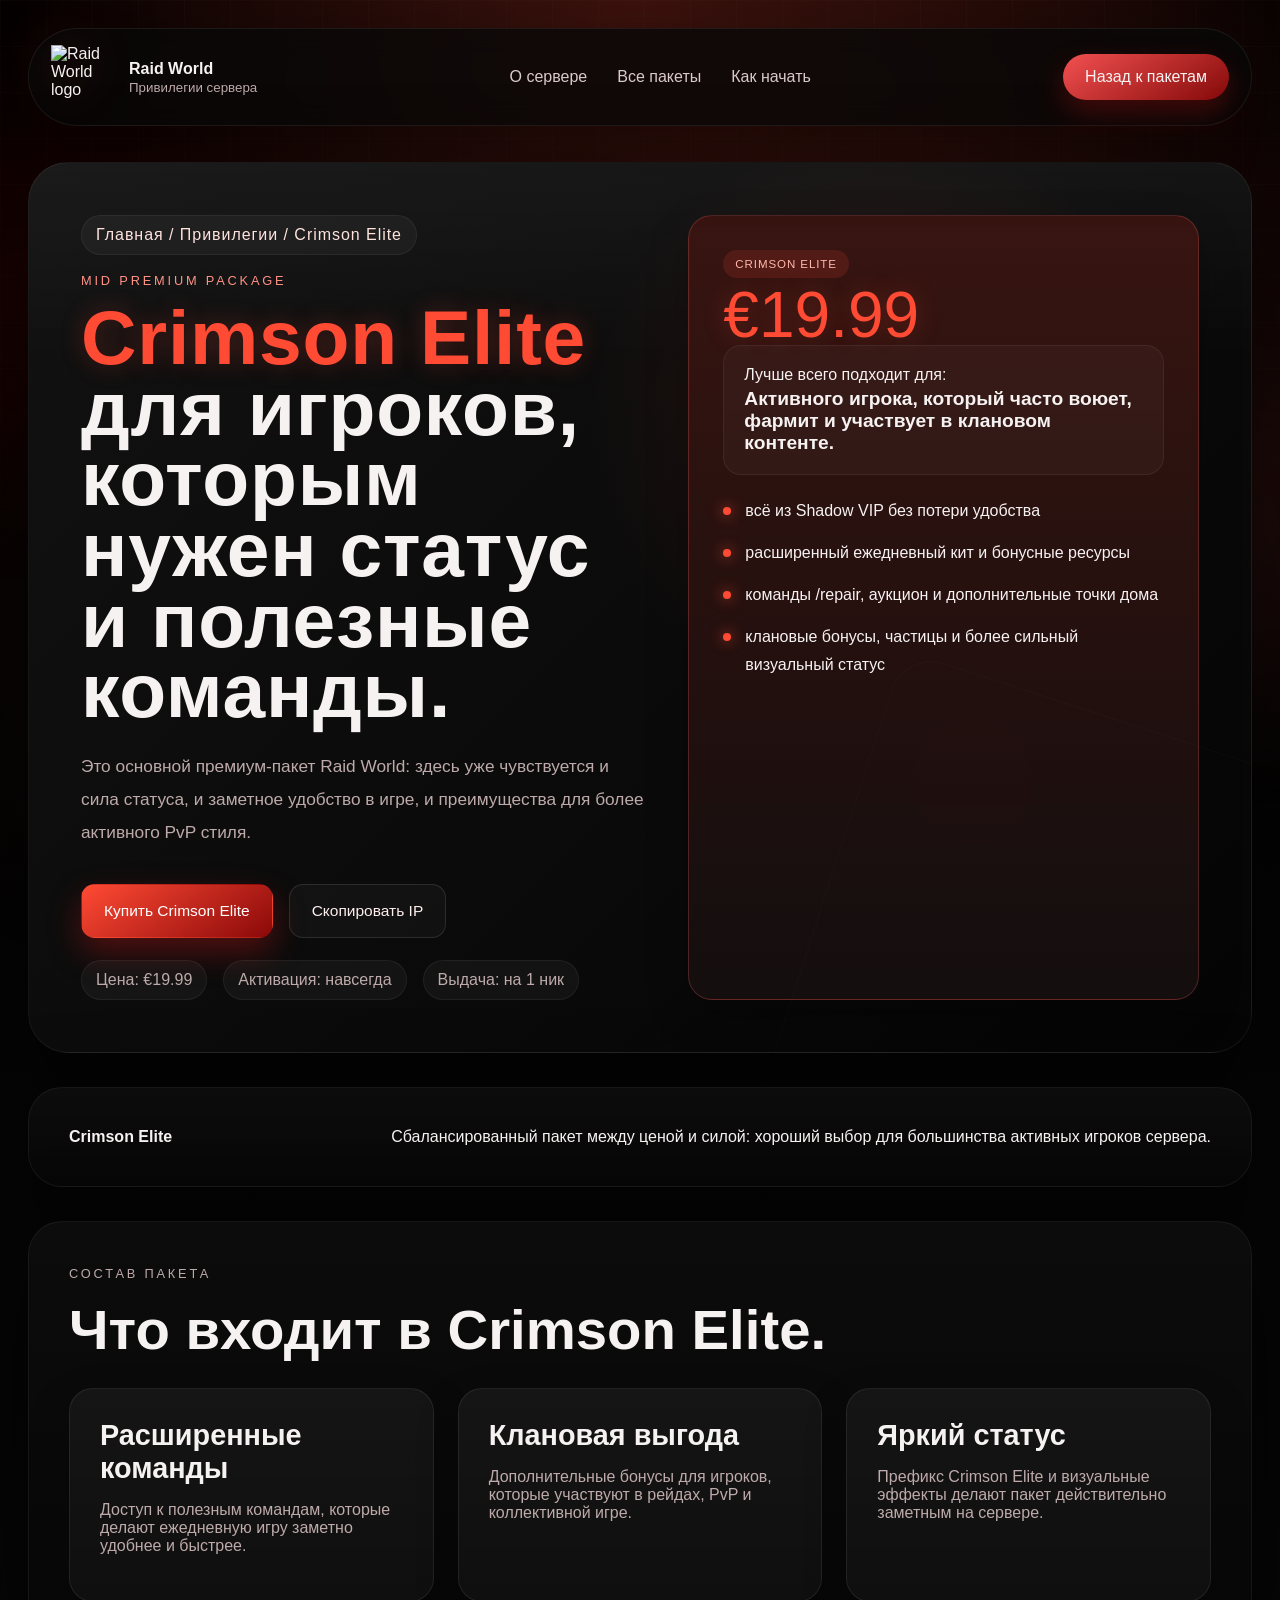
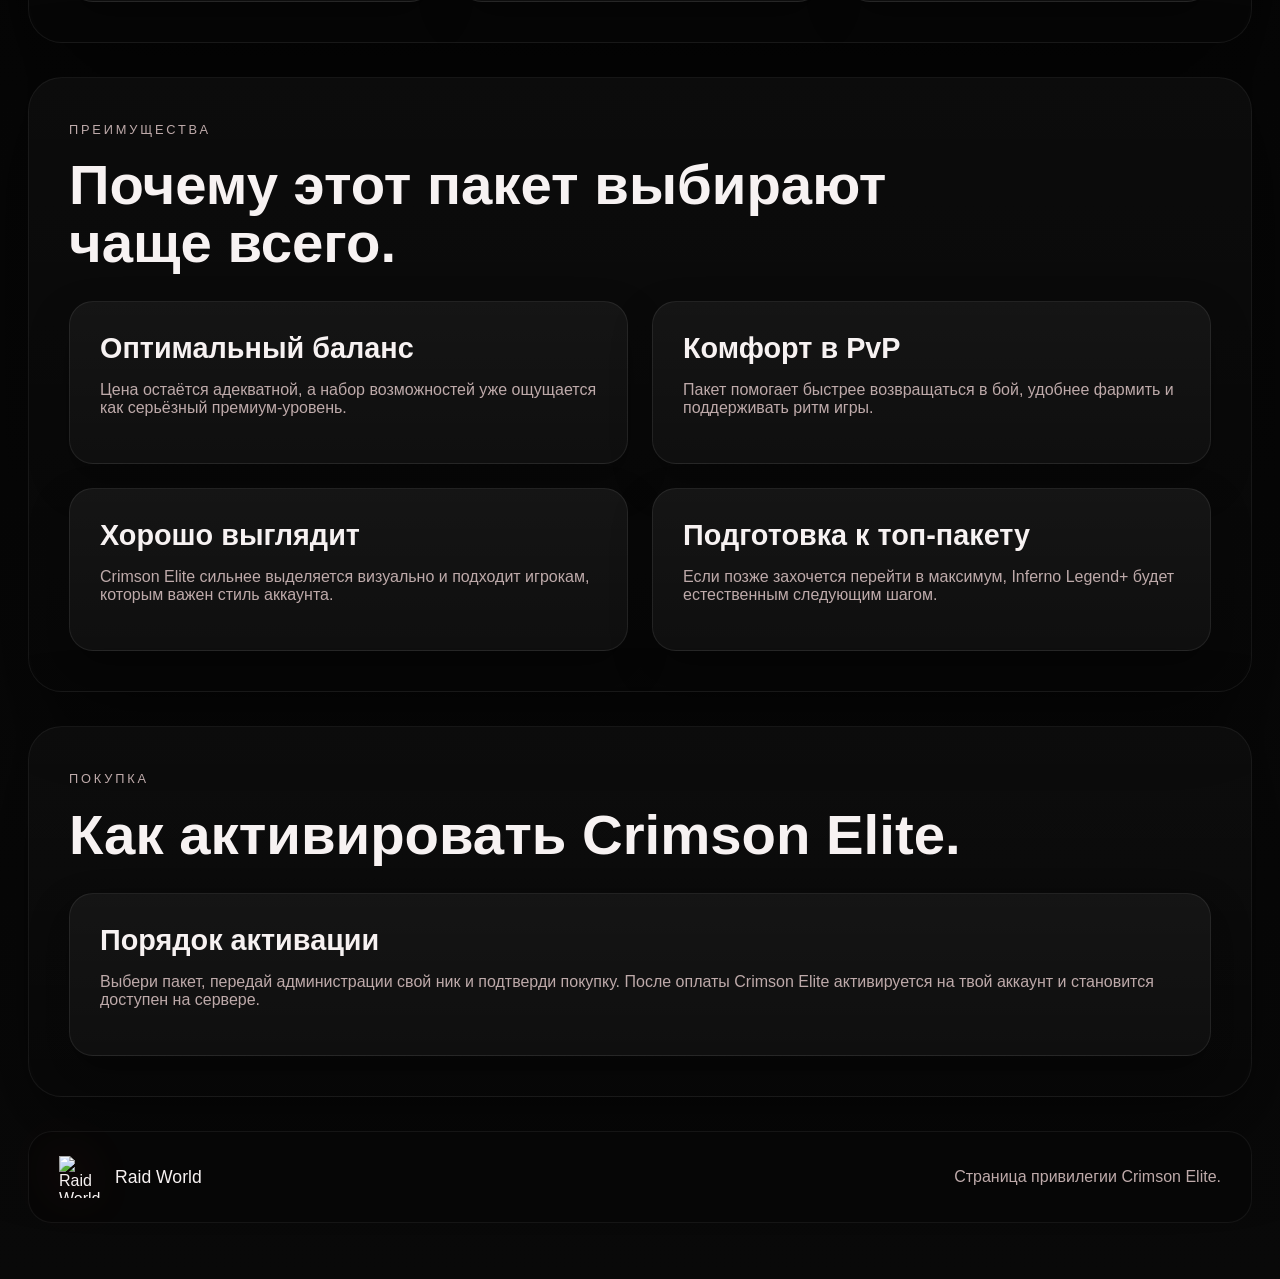
==== crimson.html @ 70cbfbc9 "Add files via upload" ====
<!DOCTYPE html>
<html lang="ru">
<head>
  <meta charset="UTF-8">
  <meta name="viewport" content="width=device-width, initial-scale=1.0">
  <title>Crimson Elite | Raid World</title>
  <meta
    name="description"
    content="Crimson Elite — средний премиум-пакет Raid World за €19.99 с расширенными командами, клановыми бонусами и ярким статусом."
  >
  <link rel="stylesheet" href="styles.css">
</head>
<body>
  <div class="inner-shell">
    <div class="ambient ambient-left"></div>
    <div class="ambient ambient-right"></div>
    <div class="grid-fade"></div>

    <header class="topbar">
      <a class="brand" href="index.html" aria-label="Raid World">
        <img class="brand-logo" src="assets/rw-logo.svg" alt="Raid World logo">
        <span class="brand-text">
          <strong>Raid World</strong>
          <small>Привилегии сервера</small>
        </span>
      </a>

      <nav class="nav">
        <a href="index.html#about">О сервере</a>
        <a href="index.html#store">Все пакеты</a>
        <a href="index.html#start">Как начать</a>
      </nav>

      <a class="nav-cta" href="index.html#store">Назад к пакетам</a>
    </header>

    <main>
      <section class="subpage-hero reveal visible">
        <div>
          <a class="breadcrumb" href="index.html#store">Главная / Привилегии / Crimson Elite</a>
          <p class="eyebrow">Mid Premium Package</p>
          <h1><span>Crimson Elite</span> для игроков, которым нужен статус и полезные команды.</h1>
          <p class="subpage-lead">
            Это основной премиум-пакет Raid World: здесь уже чувствуется и сила статуса, и заметное
            удобство в игре, и преимущества для более активного PvP стиля.
          </p>

          <div class="subpage-actions">
            <button class="button button-primary buy-button" data-item="Crimson Elite за €19.99">Купить Crimson Elite</button>
            <button class="button button-secondary copy-button" data-copy-value="mc.raidworld.me">Скопировать IP</button>
          </div>

          <div class="package-meta">
            <span>Цена: €19.99</span>
            <span>Активация: навсегда</span>
            <span>Выдача: на 1 ник</span>
          </div>
        </div>

        <aside class="package-panel package-panel-accent interactive-card">
          <span class="card-label">Crimson Elite</span>
          <p class="package-price">€19.99</p>
          <div class="package-highlight">
            <span>Лучше всего подходит для:</span>
            <strong>Активного игрока, который часто воюет, фармит и участвует в клановом контенте.</strong>
          </div>
          <ul class="package-list">
            <li>всё из Shadow VIP без потери удобства</li>
            <li>расширенный ежедневный кит и бонусные ресурсы</li>
            <li>команды /repair, аукцион и дополнительные точки дома</li>
            <li>клановые бонусы, частицы и более сильный визуальный статус</li>
          </ul>
        </aside>
      </section>

      <section class="info-strip reveal">
        <strong>Crimson Elite</strong>
        <span>Сбалансированный пакет между ценой и силой: хороший выбор для большинства активных игроков сервера.</span>
      </section>

      <section class="section reveal">
        <div class="section-heading">
          <p class="eyebrow">Состав пакета</p>
          <h2>Что входит в Crimson Elite.</h2>
        </div>

        <div class="overview-grid">
          <article class="overview-card interactive-card">
            <h3>Расширенные команды</h3>
            <p>Доступ к полезным командам, которые делают ежедневную игру заметно удобнее и быстрее.</p>
          </article>
          <article class="overview-card interactive-card">
            <h3>Клановая выгода</h3>
            <p>Дополнительные бонусы для игроков, которые участвуют в рейдах, PvP и коллективной игре.</p>
          </article>
          <article class="overview-card interactive-card">
            <h3>Яркий статус</h3>
            <p>Префикс Crimson Elite и визуальные эффекты делают пакет действительно заметным на сервере.</p>
          </article>
        </div>
      </section>

      <section class="section reveal">
        <div class="section-heading">
          <p class="eyebrow">Преимущества</p>
          <h2>Почему этот пакет выбирают чаще всего.</h2>
        </div>

        <div class="benefits-grid">
          <article class="benefit-card interactive-card">
            <h3>Оптимальный баланс</h3>
            <p>Цена остаётся адекватной, а набор возможностей уже ощущается как серьёзный премиум-уровень.</p>
          </article>
          <article class="benefit-card interactive-card">
            <h3>Комфорт в PvP</h3>
            <p>Пакет помогает быстрее возвращаться в бой, удобнее фармить и поддерживать ритм игры.</p>
          </article>
          <article class="benefit-card interactive-card">
            <h3>Хорошо выглядит</h3>
            <p>Crimson Elite сильнее выделяется визуально и подходит игрокам, которым важен стиль аккаунта.</p>
          </article>
          <article class="benefit-card interactive-card">
            <h3>Подготовка к топ-пакету</h3>
            <p>Если позже захочется перейти в максимум, Inferno Legend+ будет естественным следующим шагом.</p>
          </article>
        </div>
      </section>

      <section class="section reveal">
        <div class="section-heading">
          <p class="eyebrow">Покупка</p>
          <h2>Как активировать Crimson Elite.</h2>
        </div>

        <article class="support-card interactive-card">
          <h3>Порядок активации</h3>
          <p>Выбери пакет, передай администрации свой ник и подтверди покупку. После оплаты Crimson Elite активируется на твой аккаунт и становится доступен на сервере.</p>
        </article>
      </section>
    </main>

    <footer class="footer">
      <div class="footer-brand">
        <img class="footer-logo" src="assets/rw-logo.svg" alt="Raid World logo">
        <p>Raid World</p>
      </div>
      <span>Страница привилегии Crimson Elite.</span>
    </footer>
  </div>

  <div class="toast" id="toast" aria-live="polite"></div>

  <script src="script.js"></script>
</body>
</html>
---- styles.css ----
:root {
  --bg: #020202;
  --bg-soft: #090909;
  --panel: rgba(11, 11, 11, 0.88);
  --panel-strong: rgba(16, 16, 16, 0.95);
  --line: rgba(255, 255, 255, 0.08);
  --line-strong: rgba(255, 102, 102, 0.24);
  --text: #f7f2f2;
  --muted: #beaaaa;
  --primary: #d51515;
  --primary-strong: #ff4a34;
  --primary-soft: rgba(255, 74, 52, 0.14);
  --shadow: 0 30px 90px rgba(0, 0, 0, 0.55);
  --radius-xl: 34px;
  --radius-lg: 24px;
  --radius-md: 18px;
  --container: 1440px;
}

* {
  box-sizing: border-box;
}

html {
  scroll-behavior: smooth;
}

body {
  margin: 0;
  min-height: 100vh;
  overflow-x: hidden;
  color: var(--text);
  font-family: "Trebuchet MS", "Segoe UI", sans-serif;
  background:
    radial-gradient(circle at top, rgba(255, 74, 52, 0.16), transparent 24%),
    radial-gradient(circle at 84% 12%, rgba(255, 74, 52, 0.1), transparent 18%),
    linear-gradient(180deg, #010101 0%, #050505 45%, #090909 100%);
}

body::before {
  content: "";
  position: fixed;
  inset: 0;
  pointer-events: none;
  background:
    linear-gradient(rgba(255, 255, 255, 0.02) 1px, transparent 1px),
    linear-gradient(90deg, rgba(255, 255, 255, 0.02) 1px, transparent 1px);
  background-size: 46px 46px;
  mask-image: linear-gradient(180deg, rgba(0, 0, 0, 0.94), transparent);
}

button,
input,
textarea,
select {
  font: inherit;
}

.site-shell,
.inner-shell {
  position: relative;
  max-width: var(--container);
  margin: 0 auto;
  padding: 28px 28px 56px;
}

.inner-shell {
  min-height: 100vh;
}

.grid-fade {
  position: absolute;
  inset: 0;
  pointer-events: none;
  background:
    radial-gradient(circle at 50% 0%, rgba(255, 74, 52, 0.1), transparent 22%),
    radial-gradient(circle at 20% 20%, rgba(255, 74, 52, 0.06), transparent 18%);
}

.ambient {
  position: fixed;
  width: 340px;
  height: 340px;
  border-radius: 50%;
  filter: blur(80px);
  opacity: 0.34;
  z-index: 0;
  pointer-events: none;
  animation: drift 12s ease-in-out infinite;
}

.ambient-left {
  top: 120px;
  left: -130px;
  background: rgba(255, 12, 12, 0.26);
}

.ambient-right {
  top: 360px;
  right: -140px;
  background: rgba(255, 102, 102, 0.16);
  animation-delay: -4s;
}

.topbar,
.hero,
.section,
.footer,
.subpage-hero,
.info-strip,
.package-layout {
  position: relative;
  z-index: 1;
}

.topbar {
  display: flex;
  align-items: center;
  justify-content: space-between;
  gap: 28px;
  padding: 16px 22px;
  margin-bottom: 36px;
  border: 1px solid rgba(255, 255, 255, 0.07);
  border-radius: 999px;
  background: rgba(8, 8, 8, 0.8);
  box-shadow: var(--shadow);
  backdrop-filter: blur(14px);
}

.brand,
.footer-brand {
  display: inline-flex;
  align-items: center;
  gap: 14px;
  color: var(--text);
  text-decoration: none;
}

.brand-logo,
.footer-logo {
  display: block;
  width: 64px;
  height: 64px;
  object-fit: contain;
  filter: drop-shadow(0 0 24px rgba(255, 74, 52, 0.24));
}

.footer-logo {
  width: 42px;
  height: 42px;
}

.brand-text {
  display: flex;
  flex-direction: column;
  gap: 2px;
}

.brand-text strong,
.nav a,
.nav-cta,
.button,
.eyebrow,
.card-label,
.tier,
.feature-index,
.terminal-top,
.package-price,
.breadcrumb {
  font-family: "Bahnschrift", "Arial Narrow", sans-serif;
}

.brand-text small,
.hero-text,
.section-heading p,
.product-card p,
.feature-card p,
.step-card p,
.faq-card p,
.hero-list li,
.footer span,
.stat-card span,
.hero-ip span,
.price-row small,
.package-meta span,
.overview-card p,
.benefit-card p,
.support-card p,
.subpage-lead {
  color: var(--muted);
}

.nav {
  display: flex;
  align-items: center;
  gap: 30px;
}

.nav a,
.nav-cta {
  color: var(--text);
  text-decoration: none;
}

.nav a {
  color: #dbcaca;
}

.nav a:hover,
.nav-cta:hover {
  color: #ffffff;
}

.nav-cta {
  padding: 14px 22px;
  border-radius: 999px;
  background: linear-gradient(145deg, rgba(255, 84, 84, 0.95), rgba(140, 10, 10, 0.95));
  box-shadow: 0 12px 28px rgba(213, 22, 22, 0.28);
}

.hero,
.subpage-hero {
  display: grid;
  gap: 40px;
  align-items: stretch;
  padding: 52px;
  border: 1px solid rgba(255, 255, 255, 0.06);
  border-radius: calc(var(--radius-xl) + 6px);
  background:
    linear-gradient(180deg, rgba(255, 255, 255, 0.04), transparent 22%),
    radial-gradient(circle at 70% 30%, rgba(255, 74, 52, 0.12), transparent 28%),
    linear-gradient(135deg, rgba(18, 18, 18, 0.98), rgba(5, 5, 5, 0.96));
  box-shadow: var(--shadow);
  overflow: hidden;
}

.hero {
  grid-template-columns: minmax(0, 1.12fr) minmax(420px, 0.88fr);
  min-height: 820px;
}

.subpage-hero {
  grid-template-columns: minmax(0, 1fr) minmax(340px, 0.9fr);
  min-height: 620px;
}

.hero::before,
.subpage-hero::before {
  content: "";
  position: absolute;
  inset: auto 8% 10% auto;
  width: 360px;
  height: 360px;
  border-radius: 50%;
  background: radial-gradient(circle, rgba(255, 74, 52, 0.22), transparent 68%);
  filter: blur(10px);
  animation: pulse 8s ease-in-out infinite;
}

.hero::after,
.subpage-hero::after {
  content: "";
  position: absolute;
  right: -4%;
  bottom: -16%;
  width: 480px;
  height: 480px;
  border: 1px solid rgba(255, 255, 255, 0.04);
  border-radius: 42px;
  transform: rotate(18deg);
  opacity: 0.45;
}

.eyebrow {
  margin: 0 0 14px;
  color: #ff9185;
  font-size: 0.8rem;
  letter-spacing: 0.22em;
  text-transform: uppercase;
}

.hero h1,
.subpage-hero h1,
.section-heading h2,
.product-card h3,
.feature-card h3,
.step-card h3,
.faq-card h3,
.hero-card strong,
.hero-ip strong,
.package-panel h2,
.overview-card h3,
.benefit-card h3,
.support-card h3 {
  font-family: "Bahnschrift", "Arial Narrow", sans-serif;
}

.hero h1,
.subpage-hero h1 {
  margin: 0;
  max-width: 11ch;
  font-size: clamp(3.3rem, 7vw, 6.8rem);
  line-height: 0.92;
  letter-spacing: 0.01em;
}

.subpage-hero h1 {
  max-width: 13ch;
  font-size: clamp(3rem, 6vw, 5.4rem);
}

.hero h1 span,
.subpage-hero h1 span,
.package-price {
  color: var(--primary-strong);
  text-shadow: 0 0 24px rgba(255, 74, 52, 0.26);
}

.hero-text,
.subpage-lead {
  max-width: 64ch;
  margin: 24px 0 36px;
  font-size: 1.08rem;
  line-height: 1.9;
}

.hero-actions,
.hero-pills,
.hero-stats,
.price-row,
.product-actions,
.subpage-actions,
.package-meta {
  display: flex;
  align-items: center;
  gap: 16px;
  flex-wrap: wrap;
}

.button {
  display: inline-flex;
  align-items: center;
  justify-content: center;
  min-height: 54px;
  padding: 15px 22px;
  border-radius: 14px;
  border: 1px solid transparent;
  cursor: pointer;
  color: inherit;
  font-size: 0.97rem;
  text-decoration: none;
  transition: transform 180ms ease, border-color 180ms ease, box-shadow 180ms ease, background 180ms ease;
}

.button:hover {
  transform: translateY(-2px);
}

.button-primary {
  color: #ffffff;
  background: linear-gradient(145deg, var(--primary-strong), #8b0909);
  box-shadow: 0 14px 32px rgba(213, 22, 22, 0.34);
}

.button-secondary {
  color: #ffeeee;
  background: rgba(255, 255, 255, 0.03);
  border-color: rgba(255, 255, 255, 0.11);
}

.button-secondary:hover {
  border-color: rgba(255, 84, 84, 0.4);
  box-shadow: 0 12px 26px rgba(255, 74, 52, 0.1);
}

.hero-pills {
  margin: 28px 0 0;
}

.chip {
  padding: 12px 16px;
  border-radius: 999px;
  border: 1px solid rgba(255, 255, 255, 0.07);
  background: rgba(255, 255, 255, 0.04);
  color: #ffe4e4;
  animation: floatUp 4s ease-in-out infinite;
}

.chip:nth-child(2) {
  animation-delay: -1s;
}

.chip:nth-child(3) {
  animation-delay: -2s;
}

.hero-stats {
  margin-top: 36px;
}

.stat-card,
.overview-card,
.benefit-card,
.support-card,
.package-panel {
  position: relative;
  isolation: isolate;
  overflow: hidden;
  border-radius: var(--radius-lg);
  border: 1px solid rgba(255, 255, 255, 0.08);
  background:
    linear-gradient(180deg, rgba(255, 255, 255, 0.05), rgba(255, 255, 255, 0.015)),
    rgba(12, 12, 12, 0.95);
  box-shadow: 0 18px 40px rgba(0, 0, 0, 0.26);
}

.stat-card {
  min-width: 190px;
  padding: 22px 24px;
  border-radius: 20px;
  background: rgba(255, 255, 255, 0.03);
}

.stat-card strong {
  display: block;
  margin-bottom: 6px;
  font-size: 1.7rem;
}

.hero-panel {
  position: relative;
  display: grid;
  align-content: center;
  gap: 20px;
}

.panel-glow {
  position: absolute;
  inset: 14% 14%;
  border-radius: 42px;
  background: radial-gradient(circle, rgba(255, 74, 52, 0.24), transparent 66%);
  filter: blur(16px);
  animation: pulse 6s ease-in-out infinite;
}

.hero-card,
.product-card,
.feature-card,
.step-card,
.faq-card,
.overview-card,
.benefit-card,
.support-card,
.package-panel {
  position: relative;
  isolation: isolate;
  overflow: hidden;
  border-radius: var(--radius-lg);
  border: 1px solid rgba(255, 255, 255, 0.08);
  box-shadow: 0 18px 40px rgba(0, 0, 0, 0.26);
}

.hero-card::before,
.product-card::before,
.feature-card::before,
.step-card::before,
.faq-card::before,
.overview-card::before,
.benefit-card::before,
.support-card::before,
.package-panel::before {
  content: "";
  position: absolute;
  inset: 0;
  background: linear-gradient(120deg, transparent 18%, rgba(255, 255, 255, 0.06) 50%, transparent 82%);
  transform: translateX(-100%);
  transition: transform 700ms ease;
  z-index: -1;
}

.hero-card:hover::before,
.product-card:hover::before,
.feature-card:hover::before,
.step-card:hover::before,
.faq-card:hover::before,
.overview-card:hover::before,
.benefit-card:hover::before,
.support-card:hover::before,
.package-panel:hover::before {
  transform: translateX(100%);
}

.interactive-card {
  transition: transform 220ms ease, box-shadow 220ms ease, border-color 220ms ease;
}

.interactive-card:hover {
  transform: translateY(-6px);
  border-color: rgba(255, 88, 88, 0.28);
  box-shadow: 0 20px 44px rgba(0, 0, 0, 0.28), 0 0 0 1px rgba(255, 74, 52, 0.07) inset;
}

.hero-card-main,
.package-panel {
  padding: 34px;
  background:
    radial-gradient(circle at top right, rgba(255, 74, 52, 0.14), transparent 32%),
    linear-gradient(180deg, rgba(255, 255, 255, 0.05), rgba(255, 255, 255, 0.02)),
    rgba(12, 12, 12, 0.95);
}

.terminal-top {
  display: inline-flex;
  gap: 8px;
  margin-bottom: 18px;
}

.terminal-top span {
  width: 10px;
  height: 10px;
  border-radius: 50%;
  background: rgba(255, 255, 255, 0.2);
}

.terminal-top span:first-child {
  background: #ff5757;
}

.terminal-top span:nth-child(2) {
  background: #fbb350;
}

.terminal-top span:nth-child(3) {
  background: #89d07f;
}

.hero-card-heading {
  display: flex;
  align-items: center;
  justify-content: space-between;
  gap: 14px;
  margin-bottom: 22px;
}

.hero-card-heading strong {
  color: #ffe5e5;
  letter-spacing: 0.08em;
}

.card-label {
  display: inline-flex;
  padding: 8px 12px;
  border-radius: 999px;
  background: rgba(255, 74, 52, 0.14);
  color: #ffb8ad;
  text-transform: uppercase;
  letter-spacing: 0.08em;
  font-size: 0.72rem;
}

.hero-ip,
.package-highlight {
  display: grid;
  gap: 4px;
  margin-bottom: 22px;
  padding: 20px;
  border-radius: 18px;
  background: rgba(255, 255, 255, 0.03);
  border: 1px solid rgba(255, 255, 255, 0.06);
}

.hero-ip strong {
  font-size: clamp(1.8rem, 3vw, 2.5rem);
  color: #ffffff;
}

.hero-list,
.feature-list,
.package-list {
  margin: 0;
  padding: 0;
  list-style: none;
}

.hero-list li,
.feature-list li,
.package-list li {
  position: relative;
  margin-top: 14px;
  padding-left: 22px;
  line-height: 1.75;
}

.hero-list li::before,
.feature-list li::before,
.package-list li::before {
  content: "";
  position: absolute;
  left: 0;
  top: 10px;
  width: 8px;
  height: 8px;
  border-radius: 50%;
  background: var(--primary-strong);
  box-shadow: 0 0 14px rgba(255, 74, 52, 0.85);
}

.price-row {
  justify-content: space-between;
  margin-top: 32px;
}

.price-row strong {
  display: block;
  font-size: 2.2rem;
}

.hero-floating {
  display: grid;
  grid-template-columns: repeat(3, minmax(0, 1fr));
  gap: 16px;
}

.float-card {
  padding: 20px;
  border-radius: 18px;
  border: 1px solid rgba(255, 255, 255, 0.06);
  background: rgba(255, 255, 255, 0.03);
}

.float-card small {
  display: block;
  margin-bottom: 8px;
  color: #c8adad;
}

.float-card strong {
  font-family: "Bahnschrift", "Arial Narrow", sans-serif;
}

.section,
.info-strip {
  margin-top: 34px;
  padding: 40px;
  border-radius: var(--radius-xl);
  border: 1px solid rgba(255, 255, 255, 0.06);
  background:
    linear-gradient(180deg, rgba(255, 255, 255, 0.02), transparent),
    rgba(8, 8, 8, 0.88);
  box-shadow: var(--shadow);
}

.section-heading {
  max-width: 920px;
  margin-bottom: 30px;
}

.section-heading h2 {
  margin: 0;
  font-size: clamp(2.2rem, 4.4vw, 3.9rem);
  line-height: 1.02;
}

.section-heading p {
  max-width: 74ch;
  line-height: 1.9;
}

.feature-grid,
.card-grid,
.steps-grid,
.faq-grid,
.overview-grid,
.benefits-grid {
  display: grid;
  gap: 24px;
}

.feature-grid,
.card-grid,
.steps-grid,
.faq-grid {
  grid-template-columns: repeat(3, minmax(0, 1fr));
}

.overview-grid {
  grid-template-columns: repeat(3, minmax(0, 1fr));
}

.benefits-grid {
  grid-template-columns: repeat(2, minmax(0, 1fr));
}

.feature-card,
.product-card,
.step-card,
.faq-card,
.overview-card,
.benefit-card,
.support-card {
  padding: 30px;
}

.feature-card,
.faq-card,
.overview-card,
.benefit-card,
.support-card {
  background:
    linear-gradient(180deg, rgba(255, 255, 255, 0.04), rgba(255, 255, 255, 0.015)),
    rgba(12, 12, 12, 0.94);
}

.feature-card-accent,
.featured-card,
.package-panel-accent {
  background:
    linear-gradient(180deg, rgba(255, 74, 52, 0.17), rgba(255, 255, 255, 0.02)),
    rgba(16, 10, 10, 0.98);
  border-color: var(--line-strong);
}

.featured-card {
  transform: translateY(-8px);
}

.feature-index {
  display: inline-flex;
  align-items: center;
  justify-content: center;
  min-width: 52px;
  min-height: 34px;
  margin-bottom: 22px;
  padding: 9px 14px;
  border-radius: 999px;
  background: rgba(255, 74, 52, 0.12);
  color: #ffb6ae;
  letter-spacing: 0.08em;
}

.feature-card h3,
.product-card h3,
.step-card h3,
.faq-card h3,
.overview-card h3,
.benefit-card h3,
.support-card h3 {
  margin: 0 0 14px;
  font-size: 1.8rem;
}

.product-card {
  background:
    linear-gradient(180deg, rgba(255, 255, 255, 0.05), rgba(255, 255, 255, 0.015)),
    rgba(12, 12, 12, 0.95);
}

.product-top {
  display: flex;
  align-items: center;
  justify-content: space-between;
  gap: 18px;
}

.product-top strong {
  font-size: 1.9rem;
}

.product-actions {
  margin-top: 30px;
}

.tier {
  display: inline-flex;
  align-items: center;
  justify-content: center;
  min-width: 92px;
  min-height: 36px;
  padding: 8px 14px;
  border-radius: 999px;
  font-size: 0.78rem;
  letter-spacing: 0.08em;
}

.tier-vip {
  background: rgba(255, 255, 255, 0.08);
}

.tier-elite {
  background: rgba(255, 74, 52, 0.16);
  color: #ffd0cb;
}

.tier-legend {
  background: linear-gradient(145deg, rgba(255, 94, 76, 0.28), rgba(117, 0, 0, 0.38));
}

.step-card {
  background: rgba(13, 13, 13, 0.94);
}

.step-card span {
  display: inline-flex;
  align-items: center;
  justify-content: center;
  width: 54px;
  height: 54px;
  margin-bottom: 22px;
  border-radius: 16px;
  background: linear-gradient(145deg, rgba(255, 74, 52, 0.96), rgba(118, 5, 5, 0.96));
  box-shadow: 0 14px 24px rgba(213, 22, 22, 0.3);
  font-family: "Bahnschrift", "Arial Narrow", sans-serif;
  font-size: 1.08rem;
}

.faq-section {
  padding-bottom: 28px;
}

.breadcrumb {
  display: inline-flex;
  margin-bottom: 18px;
  padding: 10px 14px;
  border-radius: 999px;
  background: rgba(255, 255, 255, 0.04);
  border: 1px solid rgba(255, 255, 255, 0.06);
  color: #ffe4de;
  text-decoration: none;
  letter-spacing: 0.06em;
}

.package-meta {
  margin-top: 22px;
}

.package-meta span {
  padding: 10px 14px;
  border-radius: 999px;
  background: rgba(255, 255, 255, 0.04);
  border: 1px solid rgba(255, 255, 255, 0.06);
}

.package-layout {
  display: grid;
  grid-template-columns: minmax(0, 1.2fr) minmax(320px, 0.8fr);
  gap: 24px;
  margin-top: 34px;
}

.package-price {
  margin: 8px 0 0;
  font-size: clamp(2.8rem, 5vw, 4.8rem);
  line-height: 0.92;
}

.package-highlight strong {
  font-size: 1.2rem;
}

.info-strip {
  display: flex;
  align-items: center;
  justify-content: space-between;
  gap: 20px;
}

.footer {
  display: flex;
  align-items: center;
  justify-content: space-between;
  gap: 20px;
  margin-top: 34px;
  padding: 24px 30px;
  border-radius: 24px;
  border: 1px solid rgba(255, 255, 255, 0.06);
  background: rgba(7, 7, 7, 0.92);
}

.footer p {
  margin: 0;
  font-family: "Bahnschrift", "Arial Narrow", sans-serif;
  font-size: 1.1rem;
}

.toast {
  position: fixed;
  left: 50%;
  bottom: 26px;
  transform: translateX(-50%) translateY(20px);
  min-width: min(92vw, 380px);
  padding: 16px 18px;
  border-radius: 16px;
  border: 1px solid rgba(255, 74, 52, 0.34);
  background: rgba(10, 10, 10, 0.96);
  color: #fff2f2;
  text-align: center;
  box-shadow: 0 20px 42px rgba(0, 0, 0, 0.36), 0 0 24px rgba(255, 74, 52, 0.14);
  opacity: 0;
  pointer-events: none;
  transition: opacity 200ms ease, transform 200ms ease;
  z-index: 5;
}

.toast.is-visible {
  opacity: 1;
  transform: translateX(-50%) translateY(0);
}

.reveal {
  opacity: 0;
  transform: translateY(30px);
  transition: opacity 700ms ease, transform 700ms ease;
}

.reveal.visible {
  opacity: 1;
  transform: translateY(0);
}

@keyframes pulse {
  0%,
  100% {
    transform: scale(0.96);
    opacity: 0.8;
  }
  50% {
    transform: scale(1.08);
    opacity: 1;
  }
}

@keyframes drift {
  0%,
  100% {
    transform: translate3d(0, 0, 0);
  }
  50% {
    transform: translate3d(34px, -20px, 0);
  }
}

@keyframes floatUp {
  0%,
  100% {
    transform: translateY(0);
  }
  50% {
    transform: translateY(-6px);
  }
}

@media (max-width: 1180px) {
  .topbar {
    flex-wrap: wrap;
    border-radius: 30px;
  }

  .nav {
    order: 3;
    width: 100%;
    justify-content: center;
    padding-top: 6px;
  }

  .hero,
  .subpage-hero,
  .feature-grid,
  .card-grid,
  .steps-grid,
  .faq-grid,
  .overview-grid,
  .benefits-grid,
  .package-layout {
    grid-template-columns: 1fr;
  }

  .hero,
  .subpage-hero {
    min-height: auto;
    padding: 34px;
  }

  .hero h1,
  .subpage-hero h1 {
    max-width: none;
  }

  .hero-floating {
    grid-template-columns: 1fr;
  }
}

@media (max-width: 720px) {
  .site-shell,
  .inner-shell {
    padding: 16px 14px 34px;
  }

  .topbar {
    justify-content: center;
    padding: 16px;
    text-align: center;
  }

  .brand,
  .footer-brand {
    width: 100%;
    justify-content: center;
  }

  .brand-logo {
    width: 54px;
    height: 54px;
  }

  .nav {
    gap: 14px;
    flex-wrap: wrap;
  }

  .nav-cta {
    width: 100%;
    text-align: center;
  }

  .hero,
  .subpage-hero,
  .section,
  .info-strip {
    padding: 22px;
  }

  .hero-actions,
  .hero-pills,
  .hero-stats,
  .price-row,
  .product-actions,
  .subpage-actions,
  .package-meta,
  .footer,
  .info-strip {
    flex-direction: column;
    align-items: stretch;
  }

  .button,
  .price-row .button,
  .product-actions .button,
  .subpage-actions .button {
    width: 100%;
  }

  .price-row strong {
    margin-top: 4px;
  }

  .stat-card {
    width: 100%;
  }
}

@media (prefers-reduced-motion: reduce) {
  *,
  *::before,
  *::after {
    animation: none !important;
    transition: none !important;
    scroll-behavior: auto !important;
  }
}
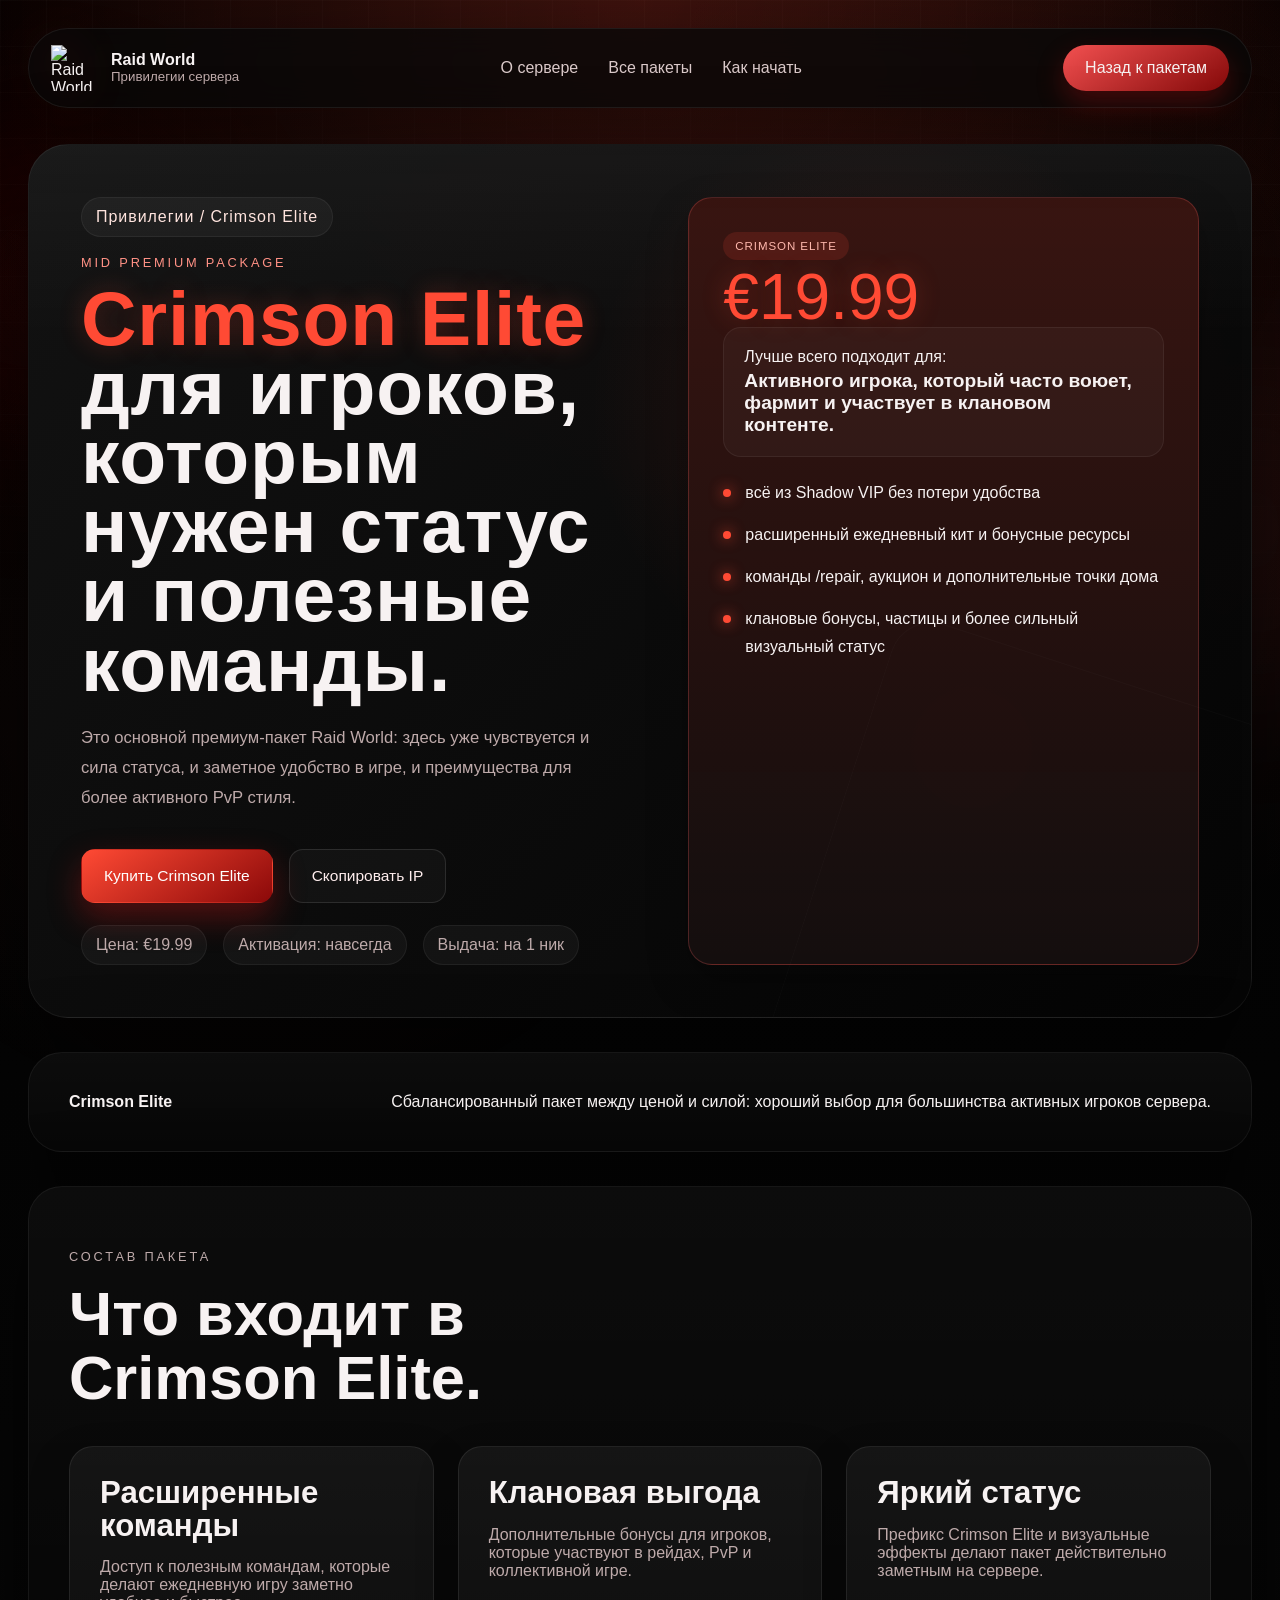
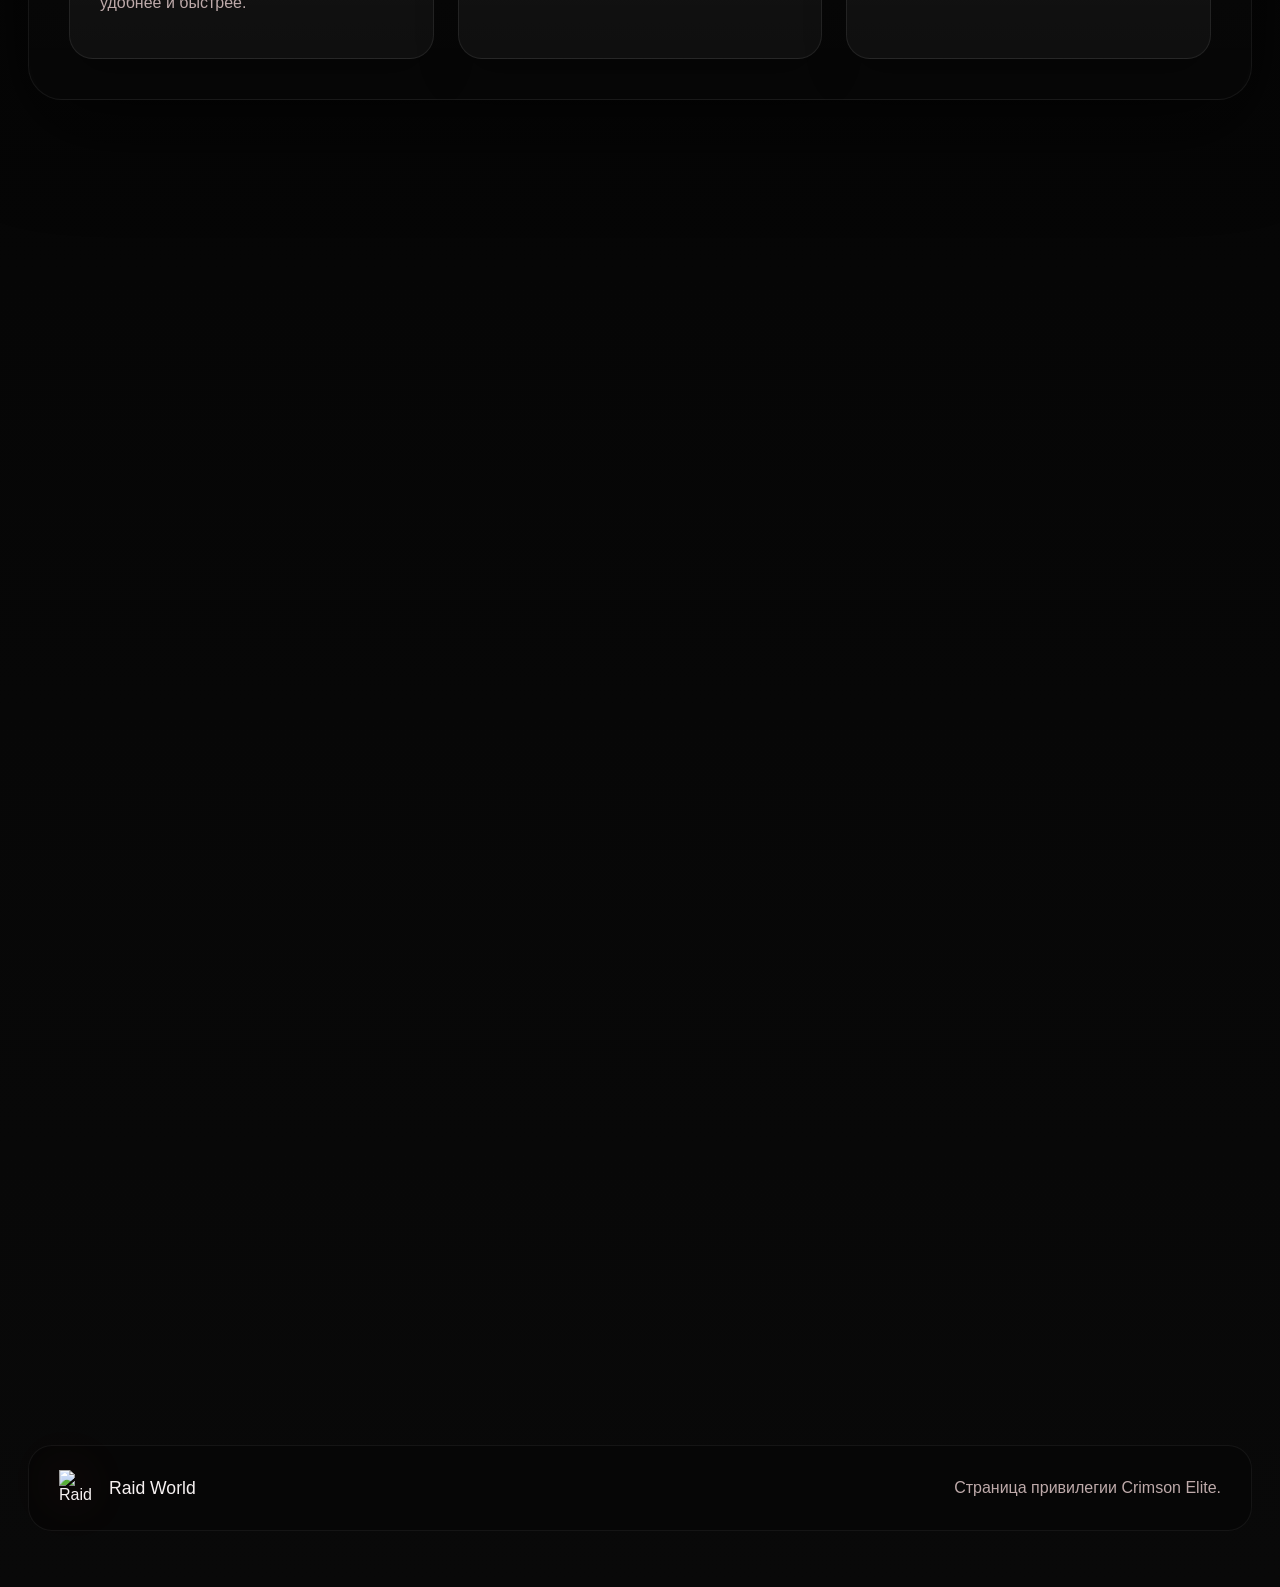
==== commit 20185731: "Add files via upload" ====
--- a/crimson.html
+++ b/crimson.html
@@ -8,6 +8,9 @@
     name="description"
     content="Crimson Elite — средний премиум-пакет Raid World за €19.99 с расширенными командами, клановыми бонусами и ярким статусом."
   >
+  <meta name="theme-color" content="#120606">
+  <link rel="icon" href="assets/rw-logo.svg" type="image/svg+xml">
+  <link rel="shortcut icon" href="assets/rw-logo.svg" type="image/svg+xml">
   <link rel="stylesheet" href="styles.css">
 </head>
 <body>
@@ -27,17 +30,17 @@
 
       <nav class="nav">
         <a href="index.html#about">О сервере</a>
-        <a href="index.html#store">Все пакеты</a>
+        <a href="privileges.html">Все пакеты</a>
         <a href="index.html#start">Как начать</a>
       </nav>
 
-      <a class="nav-cta" href="index.html#store">Назад к пакетам</a>
+      <a class="nav-cta" href="privileges.html">Назад к пакетам</a>
     </header>
 
     <main>
       <section class="subpage-hero reveal visible">
         <div>
-          <a class="breadcrumb" href="index.html#store">Главная / Привилегии / Crimson Elite</a>
+          <a class="breadcrumb" href="privileges.html">Привилегии / Crimson Elite</a>
           <p class="eyebrow">Mid Premium Package</p>
           <h1><span>Crimson Elite</span> для игроков, которым нужен статус и полезные команды.</h1>
           <p class="subpage-lead">
--- a/styles.css
+++ b/styles.css
@@ -139,21 +139,22 @@
 .brand-logo,
 .footer-logo {
   display: block;
-  width: 64px;
-  height: 64px;
+  width: 46px;
+  height: 46px;
   object-fit: contain;
   filter: drop-shadow(0 0 24px rgba(255, 74, 52, 0.24));
 }
 
 .footer-logo {
-  width: 42px;
-  height: 42px;
+  width: 36px;
+  height: 36px;
 }
 
 .brand-text {
   display: flex;
   flex-direction: column;
-  gap: 2px;
+  gap: 1px;
+  line-height: 1.1;
 }
 
 .brand-text strong,
@@ -216,6 +217,7 @@
   border-radius: 999px;
   background: linear-gradient(145deg, rgba(255, 84, 84, 0.95), rgba(140, 10, 10, 0.95));
   box-shadow: 0 12px 28px rgba(213, 22, 22, 0.28);
+  white-space: nowrap;
 }
 
 .hero,
@@ -298,9 +300,9 @@
 .hero h1,
 .subpage-hero h1 {
   margin: 0;
-  max-width: 11ch;
-  font-size: clamp(3.3rem, 7vw, 6.8rem);
-  line-height: 0.92;
+  max-width: 9ch;
+  font-size: clamp(3.4rem, 7.4vw, 7.1rem);
+  line-height: 0.9;
   letter-spacing: 0.01em;
 }
 
@@ -318,10 +320,10 @@
 
 .hero-text,
 .subpage-lead {
-  max-width: 64ch;
+  max-width: 58ch;
   margin: 24px 0 36px;
-  font-size: 1.08rem;
-  line-height: 1.9;
+  font-size: 1.04rem;
+  line-height: 1.8;
 }
 
 .hero-actions,
@@ -650,20 +652,53 @@
   box-shadow: var(--shadow);
 }
 
+.server-cta-section .section-heading h2 {
+  max-width: 18ch;
+}
+
+.server-cta-card {
+  display: flex;
+  align-items: center;
+  justify-content: space-between;
+  gap: 24px;
+  padding: 30px;
+  border-radius: var(--radius-lg);
+  border: 1px solid rgba(255, 255, 255, 0.08);
+  background:
+    linear-gradient(180deg, rgba(255, 74, 52, 0.12), rgba(255, 255, 255, 0.01)),
+    rgba(13, 13, 13, 0.95);
+  box-shadow: 0 18px 40px rgba(0, 0, 0, 0.26);
+}
+
+.server-cta-card h3 {
+  margin: 14px 0 10px;
+  font-family: "Bahnschrift", "Arial Narrow", sans-serif;
+  font-size: 2rem;
+}
+
+.server-cta-card p {
+  margin: 0;
+  max-width: 58ch;
+  color: var(--muted);
+  line-height: 1.8;
+}
+
 .section-heading {
-  max-width: 920px;
-  margin-bottom: 30px;
+  max-width: 1080px;
+  margin-bottom: 36px;
 }
 
 .section-heading h2 {
   margin: 0;
-  font-size: clamp(2.2rem, 4.4vw, 3.9rem);
-  line-height: 1.02;
+  max-width: 15ch;
+  font-size: clamp(2.5rem, 4.8vw, 4.6rem);
+  line-height: 1.04;
 }
 
 .section-heading p {
-  max-width: 74ch;
-  line-height: 1.9;
+  max-width: 72ch;
+  margin-top: 18px;
+  line-height: 1.85;
 }
 
 .feature-grid,
@@ -680,7 +715,7 @@
 .card-grid,
 .steps-grid,
 .faq-grid {
-  grid-template-columns: repeat(3, minmax(0, 1fr));
+  grid-template-columns: repeat(3, minmax(240px, 1fr));
 }
 
 .overview-grid {
@@ -699,6 +734,7 @@
 .benefit-card,
 .support-card {
   padding: 30px;
+  min-height: 100%;
 }
 
 .feature-card,
@@ -746,7 +782,8 @@
 .benefit-card h3,
 .support-card h3 {
   margin: 0 0 14px;
-  font-size: 1.8rem;
+  font-size: 1.95rem;
+  line-height: 1.05;
 }
 
 .product-card {
@@ -755,6 +792,14 @@
     rgba(12, 12, 12, 0.95);
 }
 
+.product-card p,
+.feature-card p,
+.step-card p,
+.faq-card p {
+  font-size: 1rem;
+  line-height: 1.7;
+}
+
 .product-top {
   display: flex;
   align-items: center;
@@ -768,6 +813,7 @@
 
 .product-actions {
   margin-top: 30px;
+  justify-content: space-between;
 }
 
 .tier {
@@ -811,6 +857,10 @@
   box-shadow: 0 14px 24px rgba(213, 22, 22, 0.3);
   font-family: "Bahnschrift", "Arial Narrow", sans-serif;
   font-size: 1.08rem;
+}
+
+.faq-card {
+  min-height: 320px;
 }
 
 .faq-section {
@@ -1009,8 +1059,8 @@
   }
 
   .brand-logo {
-    width: 54px;
-    height: 54px;
+    width: 42px;
+    height: 42px;
   }
 
   .nav {
@@ -1028,6 +1078,11 @@
   .section,
   .info-strip {
     padding: 22px;
+  }
+
+  .server-cta-card {
+    flex-direction: column;
+    align-items: stretch;
   }
 
   .hero-actions,
